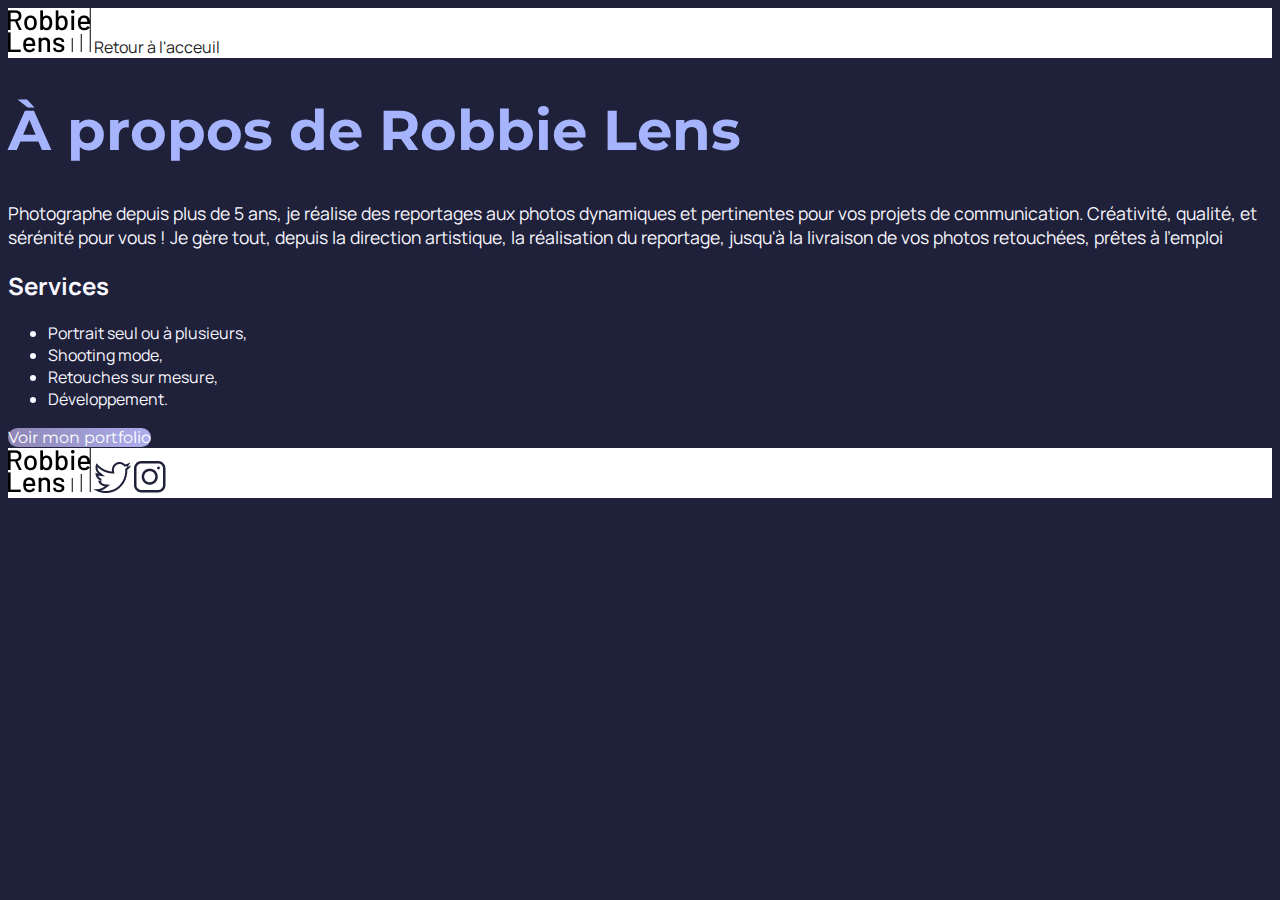
==== a-propos.html @ 8758b581 "git initiation" ====
<!DOCTYPE html>
<html lang="fr">

<head>
    <meta charset="utf-8">
    <title>À propos - Robbie Lens Photographie</title>
    <link rel="stylesheet" href="style.css">
    <link rel="preconnect" href="https://fonts.googleapis.com"><link rel="preconnect" href="https://fonts.gstatic.com" crossorigin><link href="https://fonts.googleapis.com/css2?family=Montserrat:wght@100;400&display=swap" rel="stylesheet">
    <link rel="preconnect" href="https://fonts.googleapis.com"><link rel="preconnect" href="https://fonts.gstatic.com" crossorigin><link href="https://fonts.googleapis.com/css2?family=Manrope:wght@400;500;600;700&family=Montserrat:wght@100;400&display=swap" rel="stylesheet">
</head>

<body>
    <div class="nav-bar">
        <a href="">
            <img src="images/logo.png" alt="Le logo">
        </a>
        <a href="index.html">Retour à l'acceuil</a>
    </div>
    <div class="contenue">
        <!-- Contenu de la page -->
        <h1>À propos de Robbie Lens</h1>
        <p>Photographe depuis plus de 5 ans, je réalise des reportages aux photos dynamiques et pertinentes pour vos projets de communication. Créativité, qualité, et sérénité pour vous ! Je gère tout, depuis la direction artistique, la réalisation du reportage, jusqu'à la livraison de vos photos retouchées, prêtes à l'emploi</p>
        <h2>Services</h2>
        <ul>
            <li>Portrait seul ou à plusieurs,</li>
            <li>Shooting mode,</li>
            <li>Retouches sur mesure,</li>
            <li>Développement.</li>
        </ul>
    </div>
        <a href="#" class="lien">Voir mon portfolio</a>
        <div class="footer">
            <a href="">
                <img src="images/logo.png" alt="Le logo">
            </a>
            <a href="https://www.twitter.com/" target="_blank">
                <img src="images/twitter.png" alt="Le logo de twitter">
            </a>
            <a href="https://www.instagram.com/" target="_blank">
                <img src="images/instagram.png" alt="Le logo d'instagram">
            </a>
        </div>
</body>

</html>
---- style.css ----
/* font-family: 'Montserrat', sans-serif; */
/* font-family: 'Manrope', sans-serif; */



body {
    font-family: 'Manrope', sans-serif;
    font-size: 1em;
    background-color: #1F2039;
}


.lien {
    color: white;
    font-family: 'Montserrat', sans-serif;
    font-size: 1em;
    text-decoration: none;
    background: linear-gradient(90deg, #8E86B5, #ACAEED);
    border-radius: 50px;
}

a {
    color: black;
    font-family: 'Manrope', sans-serif;
    font-size: 1em;
    text-decoration: none;
}

a:hover {
    text-decoration: underline;
}

.lien:hover {
    background: linear-gradient(90deg, #696484, #8788BA);
    text-decoration: none;
}

.contenue {
    border-right: 1px #A5B4FC;
    border-bottom: 1px #A5B4FC;
}

em {
    color: #A5B4FC;
}

h1 {
    font-size: 3.5em;
    color: #A5B4FC;
    font-family: 'Montserrat', sans-serif;
}

p {
    font-size: 1.1em;
    font-family: 'Manrope', sans-serif;
    color: #F9F8FF;
}

li {
    font-family: 'Manrope', sans-serif;
    font-size: 1em;
    color: #F9F8FF;
}

h2 {
    color: #F9F8FF;
}


.footer a {
    color: #242424;
}

.footer a:hover {
    opacity: 0,5;
    color: red;
}


.nav-bar a:hover {
    opacity: 0,5;
}



.nav-bar a {
    color: #242424;
}

.footer {
    background-color: white;
}

.nav-bar {
    background-color: white;
}
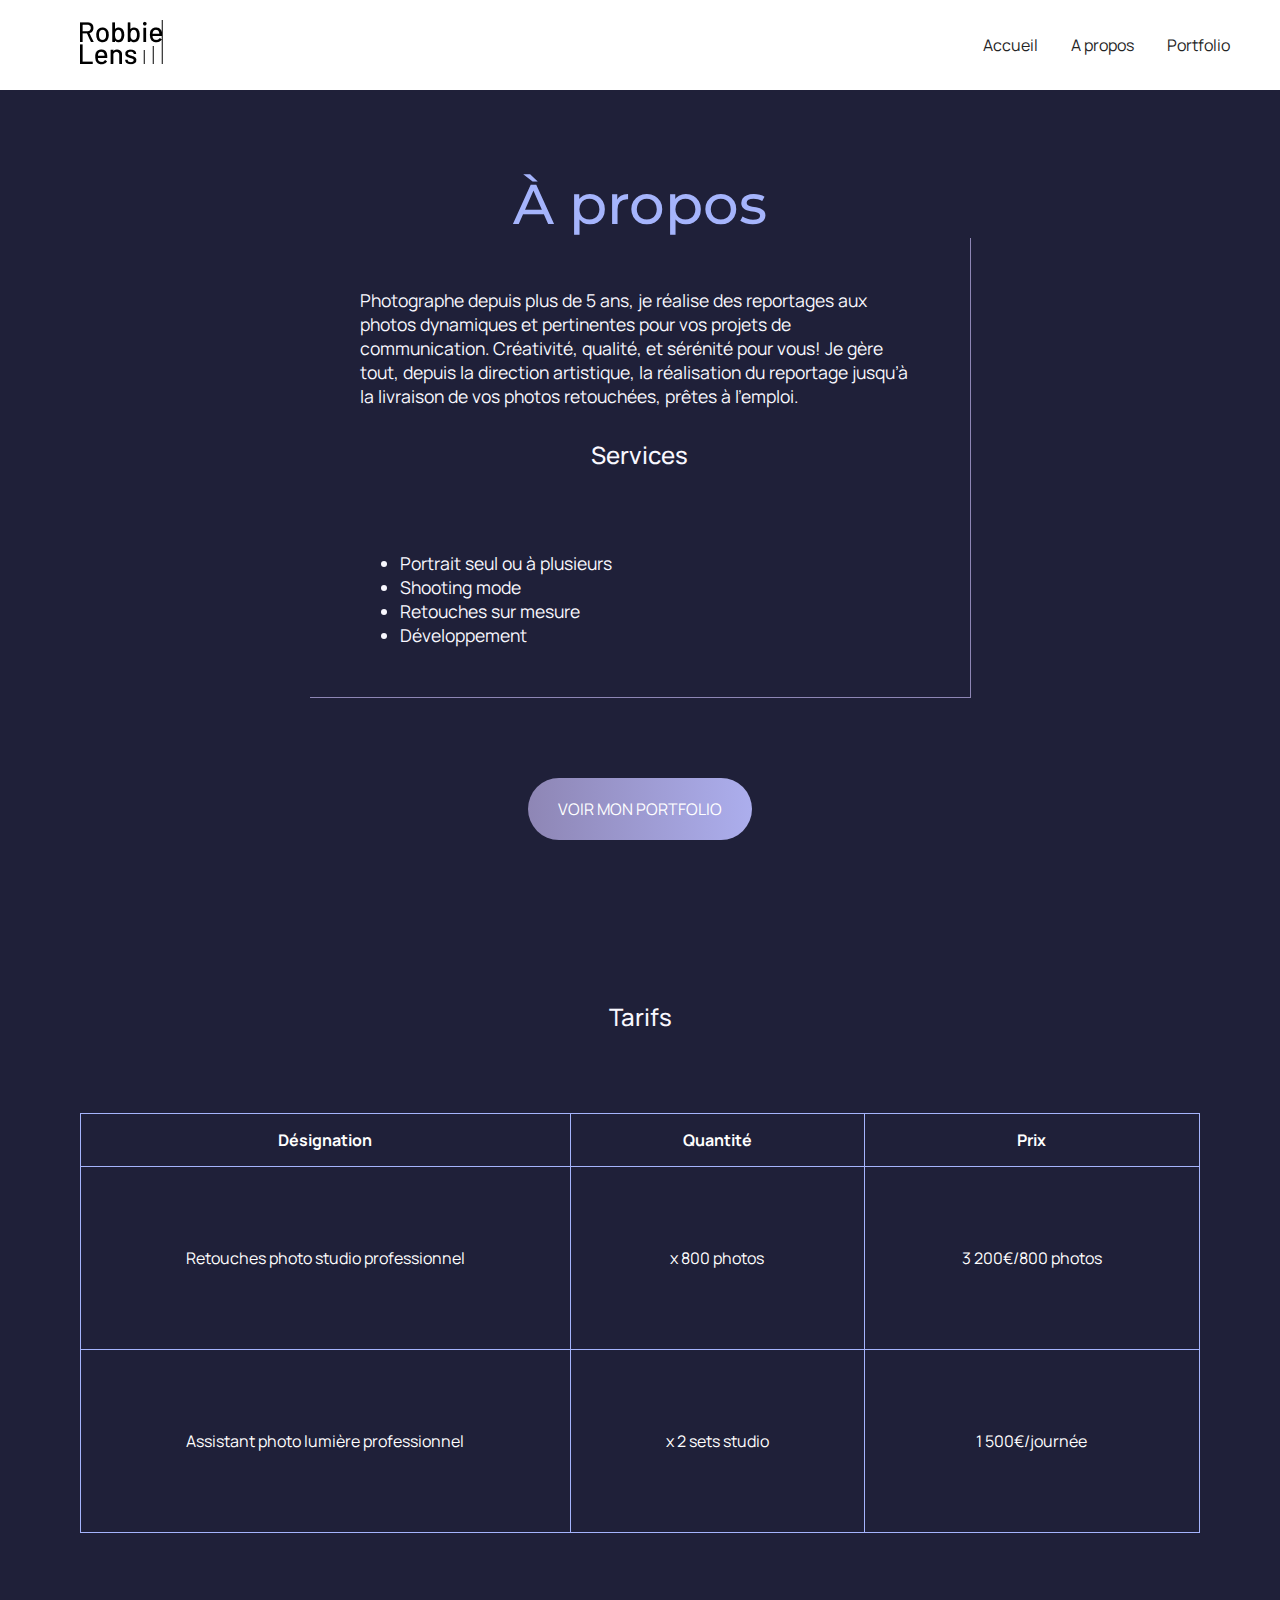
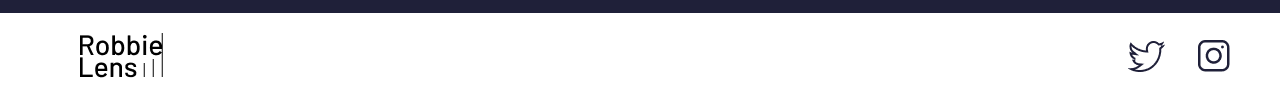
==== commit af19b0c4: "folio done" ====
--- a/a-propos.html
+++ b/a-propos.html
@@ -10,36 +10,81 @@
 </head>
 
 <body>
-    <div class="nav-bar">
-        <a href="">
-            <img src="images/logo.png" alt="Le logo">
-        </a>
-        <a href="index.html">Retour à l'acceuil</a>
+  <header>
+    <nav>
+      <a href="#" class="logo">
+          <img src="images/logo.png" alt="Le logo">
+      </a>
+      <div>
+        <a href="index.html">Accueil</a>
+        <a href="a-propos.html">A propos</a>
+        <a href="portfolio.html">Portfolio</a>
+      </div>
+    </nav>
+  </header>
+  <main>
+    <section>
+      <h1>À propos</h1>
+      <div class="carre__contenue">
+        <p>
+          Photographe depuis plus de 5 ans, je réalise des reportages aux photos dynamiques et pertinentes
+          pour
+          vos
+          projets de communication. Créativité, qualité, et sérénité pour vous! Je gère tout, depuis la
+          direction
+          artistique, la réalisation du reportage jusqu’à la livraison de vos photos retouchées, prêtes à
+          l’emploi.
+      </p>
+      <h2>Services</h2>
+      <ul>
+        <li>Portrait seul ou à plusieurs</li>
+        <li>Shooting mode</li>
+        <li>Retouches sur mesure</li>
+        <li>Développement</li>
+      </ul>
+      </div>
+      <div>
+        <a href="./portfolio.html" class="contact">VOIR MON PORTFOLIO</a>
+      </div>
+    </section>
+    <section class="tarifs">
+      <h2>Tarifs</h2>
+      <table>
+        <thead>
+          <tr>
+            <th>Désignation</th>
+            <th>Quantité</th>
+            <th>Prix</th>
+          </tr>
+        </thead>
+        <tbody>
+          <tr>
+            <td>Retouches photo
+              studio professionnel</td>
+            <td>x 800 photos</td>
+            <td>3 200€/800 photos</td>
+          </tr>
+          <tr>
+            <td>Assistant photo lumière professionnel</td>
+            <td>x 2 sets studio</td>
+            <td>1 500€/journée</td>
+          </tr>
+        </tbody>
+      </table>
+    </section>
+  </main>
+  <footer>
+    <a href="#" class="logo">
+      <img src="images/logo.png" alt="Le logo">
+    </a>
+    <div>
+      <a href="https://twitter.com/" class="logo" target="_blank">
+        <img src="./images/twitter.png" alt="Logo Twitter">
+      </a>
+      <a href="https://www.instagram.com/" class="logo" target="_blank">
+        <img src="./images/instagram.png" alt="Logo Instagram">
+      </a>
     </div>
-    <div class="contenue">
-        <!-- Contenu de la page -->
-        <h1>À propos de Robbie Lens</h1>
-        <p>Photographe depuis plus de 5 ans, je réalise des reportages aux photos dynamiques et pertinentes pour vos projets de communication. Créativité, qualité, et sérénité pour vous ! Je gère tout, depuis la direction artistique, la réalisation du reportage, jusqu'à la livraison de vos photos retouchées, prêtes à l'emploi</p>
-        <h2>Services</h2>
-        <ul>
-            <li>Portrait seul ou à plusieurs,</li>
-            <li>Shooting mode,</li>
-            <li>Retouches sur mesure,</li>
-            <li>Développement.</li>
-        </ul>
-    </div>
-        <a href="#" class="lien">Voir mon portfolio</a>
-        <div class="footer">
-            <a href="">
-                <img src="images/logo.png" alt="Le logo">
-            </a>
-            <a href="https://www.twitter.com/" target="_blank">
-                <img src="images/twitter.png" alt="Le logo de twitter">
-            </a>
-            <a href="https://www.instagram.com/" target="_blank">
-                <img src="images/instagram.png" alt="Le logo d'instagram">
-            </a>
-        </div>
+  </footer>
 </body>
-
-</html>+</html>
--- a/style.css
+++ b/style.css
@@ -2,6 +2,7 @@
 /* font-family: 'Manrope', sans-serif; */
 
 
+/* ------------------ Boilerplate ------------------ */
 
 body {
     font-family: 'Manrope', sans-serif;
@@ -9,88 +10,306 @@
     background-color: #1F2039;
 }
 
-
-.lien {
-    color: white;
-    font-family: 'Montserrat', sans-serif;
-    font-size: 1em;
-    text-decoration: none;
-    background: linear-gradient(90deg, #8E86B5, #ACAEED);
-    border-radius: 50px;
+* {
+    margin: 0;
+}
+
+/* ------------------ HTML Balises ------------------ */
+
+header, footer {
+  background-color: white;
+  padding: 20px 50px;
+}
+
+nav, footer {
+  display: flex;
+  flex-direction: row;
+  justify-content: space-between;
+  align-items: center;
+}
+
+section {
+  padding: 80px;
+}
+
+form {
+  display: flex;
+  flex-direction: column;
+  max-width: 1000px;
+  margin: auto;
+  color: white;
+}
+
+label {
+  margin-bottom: 10px;
+}
+
+input, textarea {
+  padding: 15px;
+  border-radius: 3px;
+  border: none;
+}
+
+input[type="submit"] {
+  margin: auto;
+  margin-top: 30px;
+  width: 200px;
+}
+
+table {
+  color: white;
+  text-align: center;
+  border-collapse: collapse;
+  width: 100%;
+}
+
+td, th {
+  border: 1px solid #A5B4FC;
+  padding: 15px;
+}
+
+td {
+  padding: 80px;
+}
+
+/* ------------------ Global ------------------ */
+.logo {
+  margin-left: 30px;
+}
+
+.form__mon__mail {
+  display: flex;
+  flex-direction: row;
+  gap: 20px;
+}
+
+.form-column {
+  flex: 1;
+  display: flex;
+  flex-direction: column;
+  margin-bottom: 20px;
+}
+
+h1, h2 {
+  text-align: center;
+  font-weight: 500;
+}
+
+
+/* ------------------ home ------------------ */
+
+nav a {
+  margin-left: 30px;
+}
+
+.home__intro {
+  display: flex;
+  flex-direction: row;
+  align-items: flex-start;
+  max-width: 1000px;
+  margin: auto;
+}
+
+.home__intro div {
+  padding-right: 80px;
+}
+.home__intro h1 {
+  margin-bottom: 15px;
+  text-align: left;
+}
+
+.home__intro p {
+  margin-bottom: 30px;
+}
+
+.home__photos {
+  background-color: white;
+  padding: 80px;
+}
+
+.home__photos h2 {
+  color: #242424;
+  text-align: center;
+  margin-bottom: 80px;
+}
+
+.home__photos div {
+  display: flex;
+  flex-direction: row;
+  gap: 15px;
+  justify-content: center;
+  margin-bottom: 15px;
+}
+
+.home__contact h2 {
+  color: #A5B4FC;
+  text-align: center;
+  margin-bottom: 50px;
+}
+
+.contact {
+  color: white;
+  background: linear-gradient(90deg, #8E86B5, #ACAEED);
+  border-radius: 50px;
+  display: inline-block;
+  padding: 20px 30px;
 }
 
 a {
-    color: black;
-    font-family: 'Manrope', sans-serif;
-    font-size: 1em;
-    text-decoration: none;
+  color: #242424;
+  font-family: 'Manrope', sans-serif;
+  text-decoration: none;
 }
 
 a:hover {
-    text-decoration: underline;
-}
-
-.lien:hover {
-    background: linear-gradient(90deg, #696484, #8788BA);
-    text-decoration: none;
+  text-decoration: underline;
+}
+
+.contact:hover {
+  background: linear-gradient(90deg, #696484, #8788BA);
+  text-decoration: none;
 }
 
 .contenue {
-    border-right: 1px #A5B4FC;
-    border-bottom: 1px #A5B4FC;
+  border-right: 1px #A5B4FC;
+  border-bottom: 1px #A5B4FC;
 }
 
 em {
-    color: #A5B4FC;
+  color: #A5B4FC;
 }
 
 h1 {
     font-size: 3.5em;
     color: #A5B4FC;
     font-family: 'Montserrat', sans-serif;
-}
-
-p {
+  }
+
+  p {
     font-size: 1.1em;
     font-family: 'Manrope', sans-serif;
     color: #F9F8FF;
-}
-
-li {
+  }
+
+  li {
     font-family: 'Manrope', sans-serif;
     font-size: 1em;
     color: #F9F8FF;
-}
-
-h2 {
+  }
+
+  h2 {
     color: #F9F8FF;
-}
-
-
-.footer a {
+    margin-bottom: 80px;
+  }
+
+
+  .footer a {
     color: #242424;
-}
-
-.footer a:hover {
+  }
+
+  .footer a:hover {
     opacity: 0,5;
     color: red;
-}
-
-
-.nav-bar a:hover {
+  }
+
+
+  .nav-bar a:hover {
     opacity: 0,5;
-}
-
-
-
-.nav-bar a {
+  }
+
+
+
+  .nav-bar a {
     color: #242424;
-}
-
-.footer {
+  }
+
+  .footer {
     background-color: white;
-}
-
-.nav-bar {
+  }
+
+  .nav-bar {
     background-color: white;
-}+    margin: 0;
+  }
+
+  /* ------------------ à propos ------------------ */
+
+  .carre__contenue {
+    border-right: 1px solid #8E86B5;
+    border-bottom: 1px solid #8E86B5;
+    padding: 50px;
+    width: 50%;
+    margin: auto;
+    margin-bottom: 80px;
+  }
+
+  .carre__contenue + div {
+    text-align: center;
+  }
+
+  .carre__contenue p, li {
+    font-size: 1.1em;
+  }
+
+  .carre__contenue h2 {
+    margin-top: 30px;
+  }
+
+  .carre__contenue ul {
+    margin-top: 30px;
+  }
+
+  /* ------------------ Portfolio ------------------ */
+
+  .portfolio__photos {
+    background-color: white;
+  }
+
+  .portfolio__photos h2 {
+    color: #242424;
+    margin-bottom: 80px;
+  }
+
+  .grid__paysage {
+    display: grid;
+    grid-template-columns: repeat(3, 1fr);
+    grid-template-rows: 300px 300px 300px;
+    gap: 15px;
+    margin-bottom: 80px;
+  }
+
+  .grid__portrait {
+    display: grid;
+    grid-template-columns: repeat(3, 1fr);
+    grid-template-rows: 300px 300px;
+    gap: 15px;
+  }
+
+  .lien__photo {
+    position: relative;
+  }
+
+  .grid__paysage img, .grid__portrait img {
+    width: 100%;
+    height: 100%;
+    object-fit: cover;
+  }
+
+  .photo__hover {
+    position: absolute;
+    top: 0;
+    bottom: 0;
+    left: 0;
+    right: 0;
+    display: flex;
+    justify-content: center;
+    align-items: center;
+    background-color: rgba(0, 0, 0, 0.7);
+    font-size: 1.5em;
+    color: white;
+    display: none;
+  }
+
+  .lien__photo:hover .photo__hover {
+    display: flex;
+  }
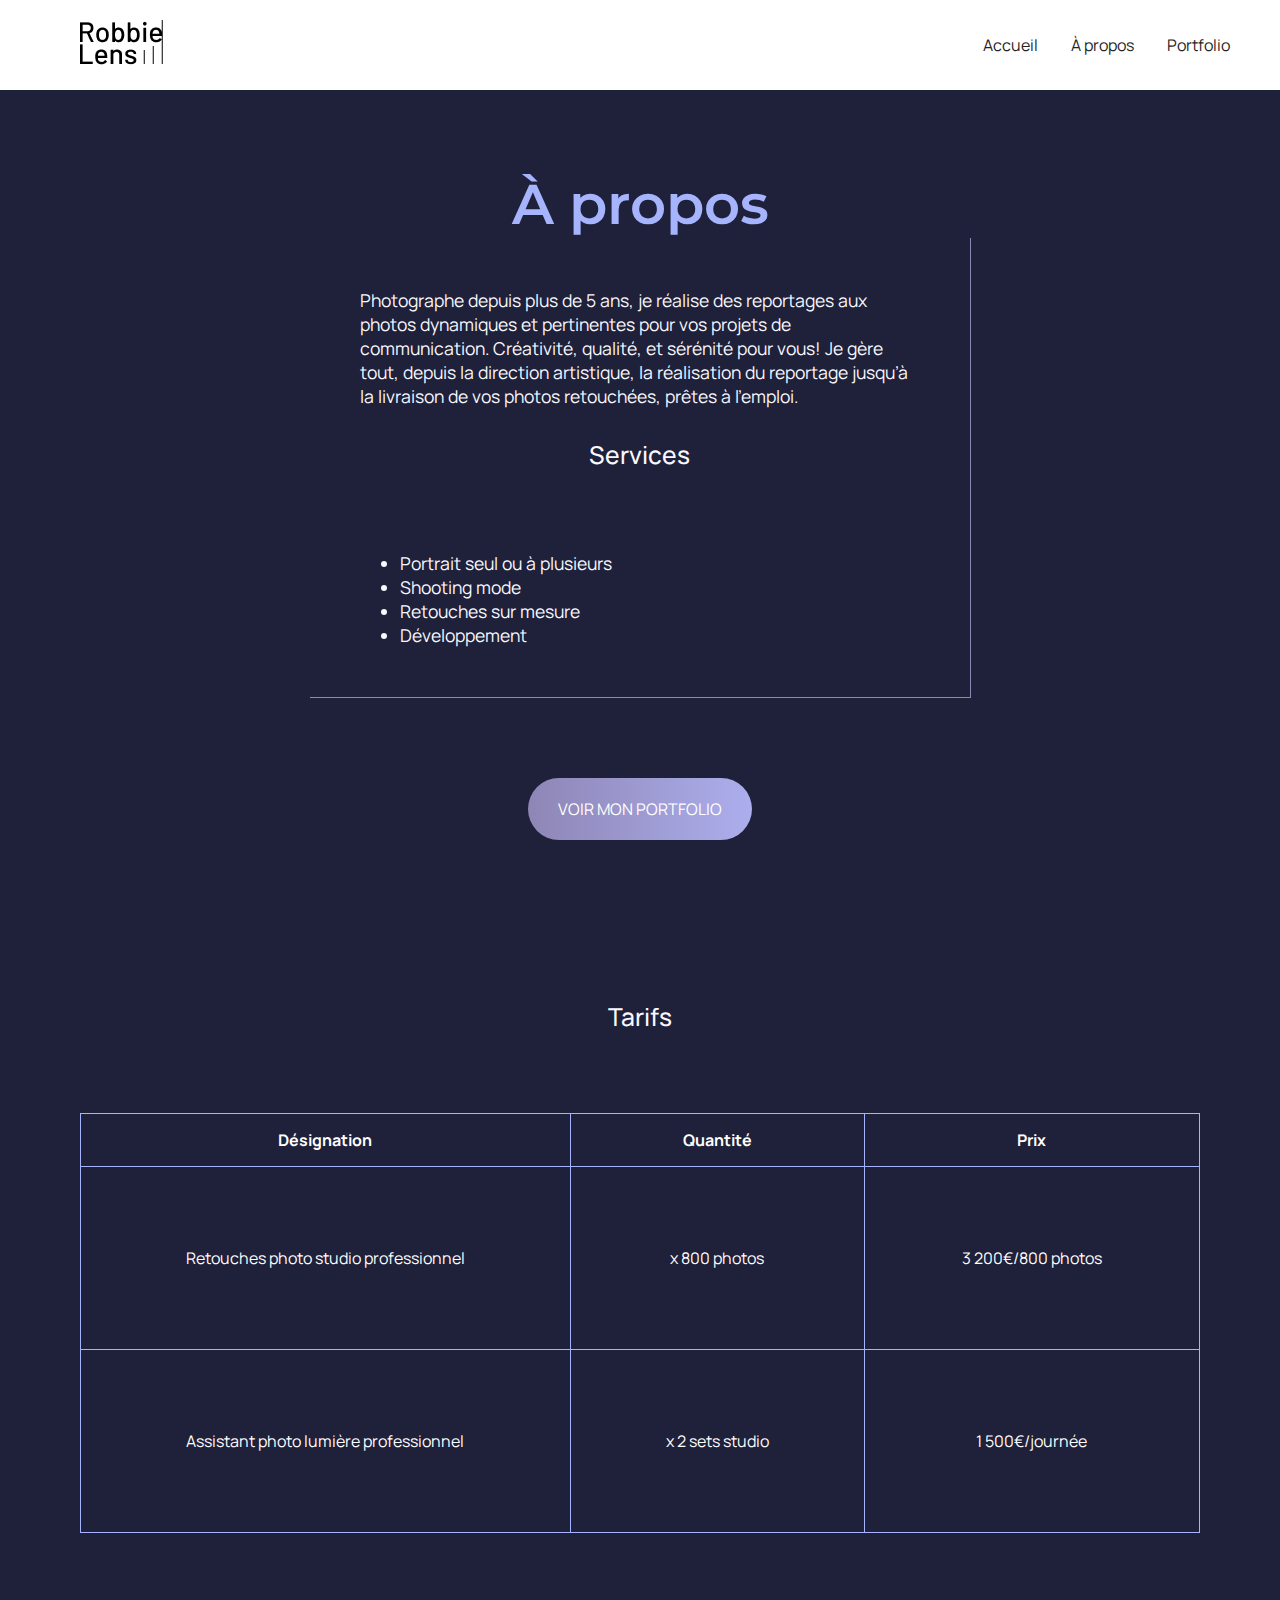
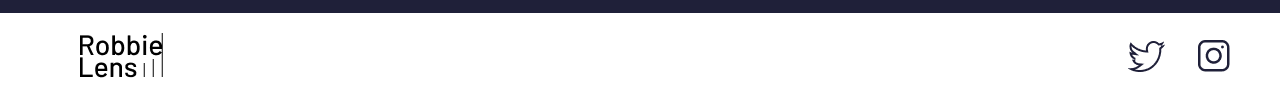
==== commit 4772c2ae: "details about fonts" ====
--- a/a-propos.html
+++ b/a-propos.html
@@ -17,7 +17,7 @@
       </a>
       <div>
         <a href="index.html">Accueil</a>
-        <a href="a-propos.html">A propos</a>
+        <a href="a-propos.html">À propos</a>
         <a href="portfolio.html">Portfolio</a>
       </div>
     </nav>
--- a/style.css
+++ b/style.css
@@ -159,6 +159,14 @@
   color: #242424;
   font-family: 'Manrope', sans-serif;
   text-decoration: none;
+}
+
+h1 {
+  font-weight: 600;
+}
+
+h2 {
+  font-size: 1.5389em;
 }
 
 a:hover {
@@ -268,6 +276,7 @@
   .portfolio__photos h2 {
     color: #242424;
     margin-bottom: 80px;
+    text-align: left;
   }
 
   .grid__paysage {
@@ -313,3 +322,7 @@
   .lien__photo:hover .photo__hover {
     display: flex;
   }
+
+  #folio {
+    text-align: left;
+  }
